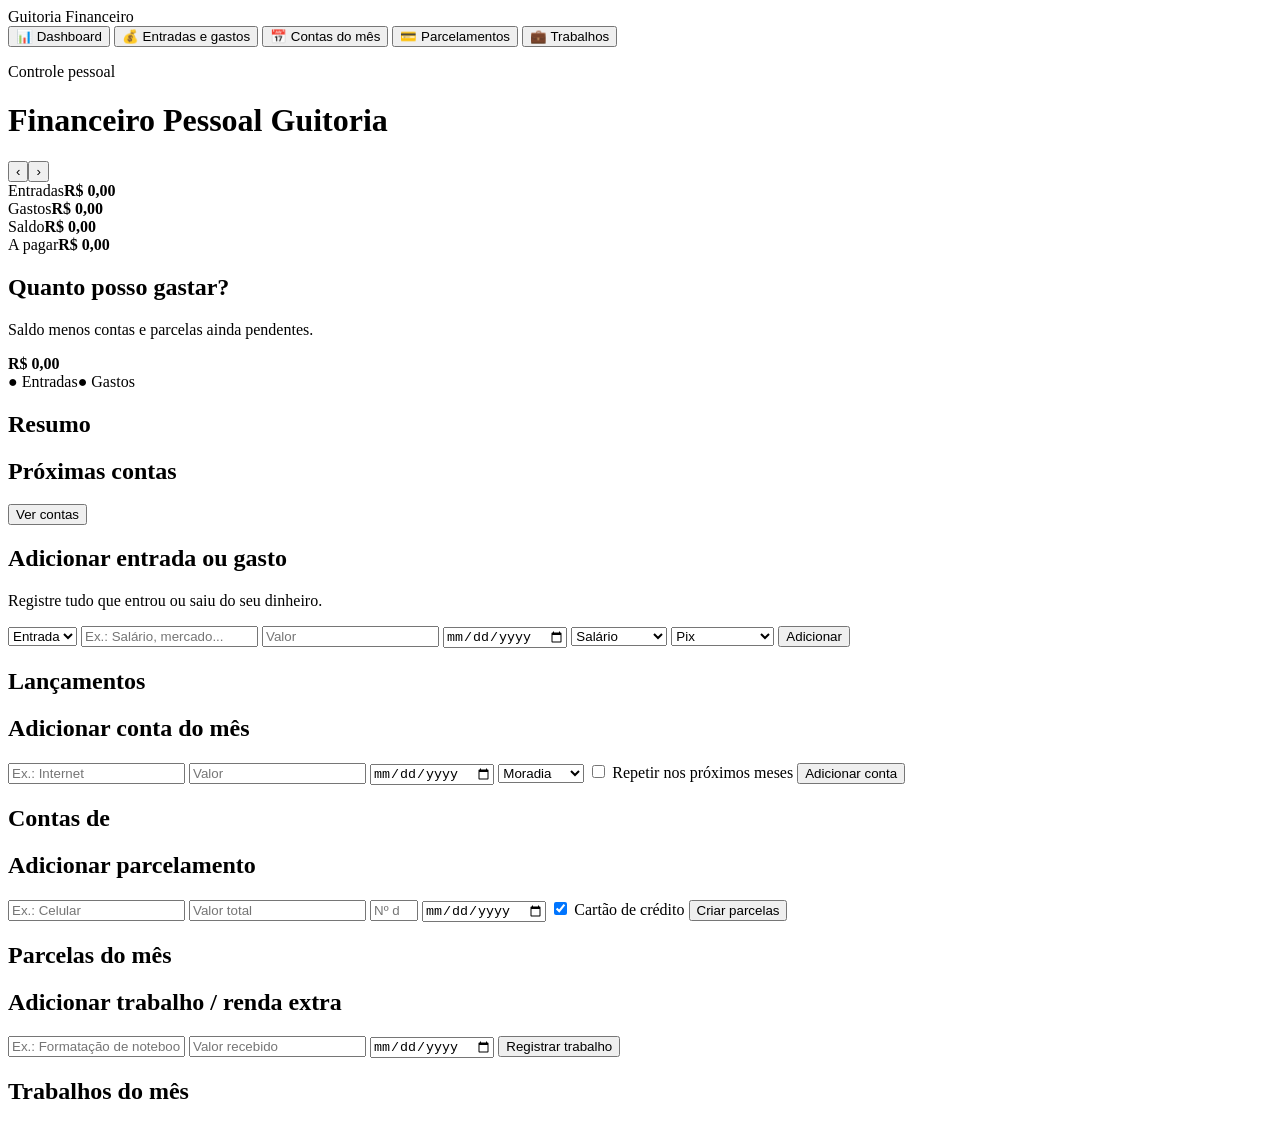
==== index.html @ 67b07ca6 "Substituir página inicial por Financeiro Pessoal Guitoria" ====
<!DOCTYPE html>
<html lang="pt-BR">
<head>
<meta charset="UTF-8">
<meta name="viewport" content="width=device-width, initial-scale=1.0">
<meta name="theme-color" content="#1677ff">
<meta name="description" content="Controle financeiro pessoal Guitoria">
<title>Financeiro Pessoal Guitoria</title>
<link rel="stylesheet" href="style.css">
</head>
<body>
<aside class="sidebar">
  <div class="brand">Guitoria<span> Financeiro</span></div>
  <nav>
    <button class="nav active" data-view="dashboard">📊 Dashboard</button>
    <button class="nav" data-view="movimentacoes">💰 Entradas e gastos</button>
    <button class="nav" data-view="contas">📅 Contas do mês</button>
    <button class="nav" data-view="parcelas">💳 Parcelamentos</button>
    <button class="nav" data-view="trabalhos">💼 Trabalhos</button>
  </nav>
</aside>
<main>
<header class="topbar">
  <div><p class="eyebrow">Controle pessoal</p><h1>Financeiro Pessoal Guitoria</h1></div>
  <div class="month"><button id="prevMonth" aria-label="Mês anterior">‹</button><strong id="monthLabel"></strong><button id="nextMonth" aria-label="Próximo mês">›</button></div>
</header>

<section id="dashboard" class="view active">
  <div class="cards">
    <article><span>Entradas</span><strong id="income">R$ 0,00</strong></article>
    <article><span>Gastos</span><strong id="expense">R$ 0,00</strong></article>
    <article><span>Saldo</span><strong id="balance">R$ 0,00</strong></article>
    <article><span>A pagar</span><strong id="pending">R$ 0,00</strong></article>
  </div>
  <div class="grid">
    <section class="panel">
      <div class="panel-head"><div><h2>Quanto posso gastar?</h2><p>Saldo menos contas e parcelas ainda pendentes.</p></div><strong id="available" class="big">R$ 0,00</strong></div>
      <div class="bar"><i id="incomeBar"></i><b id="expenseBar"></b></div>
      <div class="legend"><span class="in">● Entradas</span><span class="out">● Gastos</span></div>
    </section>
    <section class="panel"><h2>Resumo</h2><div id="summary" class="summary"></div></section>
  </div>
  <section class="panel"><div class="panel-head"><h2>Próximas contas</h2><button class="link" data-view-target="contas">Ver contas</button></div><div id="nextBills"></div></section>
</section>

<section id="movimentacoes" class="view">
  <section class="panel">
    <div class="panel-head"><div><h2>Adicionar entrada ou gasto</h2><p>Registre tudo que entrou ou saiu do seu dinheiro.</p></div></div>
    <form id="movementForm" class="form">
      <select id="movementType"><option value="in">Entrada</option><option value="out">Gasto</option></select>
      <input id="movementDescription" placeholder="Ex.: Salário, mercado..." required>
      <input id="movementValue" type="number" min="0.01" step="0.01" placeholder="Valor" required>
      <input id="movementDate" type="date" required>
      <select id="movementCategory"><option>Salário</option><option>Trabalho</option><option>Alimentação</option><option>Transporte</option><option>Moradia</option><option>Lazer</option><option>Saúde</option><option>Outros</option></select>
      <select id="movementPayment"><option>Pix</option><option>Dinheiro</option><option>Débito</option><option>Crédito</option><option>Transferência</option></select>
      <button class="primary">Adicionar</button>
    </form>
  </section>
  <section class="panel"><h2>Lançamentos</h2><div id="movementList"></div></section>
</section>

<section id="contas" class="view">
  <section class="panel">
    <h2>Adicionar conta do mês</h2>
    <form id="billForm" class="form">
      <input id="billName" placeholder="Ex.: Internet" required>
      <input id="billValue" type="number" min="0.01" step="0.01" placeholder="Valor" required>
      <input id="billDate" type="date" required>
      <select id="billCategory"><option>Moradia</option><option>Internet</option><option>Energia</option><option>Água</option><option>Telefone</option><option>Transporte</option><option>Saúde</option><option>Outros</option></select>
      <label class="check"><input id="billRecurring" type="checkbox"> Repetir nos próximos meses</label>
      <button class="primary">Adicionar conta</button>
    </form>
  </section>
  <section class="panel"><h2>Contas de <span id="billMonth"></span></h2><div id="billList"></div></section>
</section>

<section id="parcelas" class="view">
  <section class="panel">
    <h2>Adicionar parcelamento</h2>
    <form id="installmentForm" class="form">
      <input id="installmentName" placeholder="Ex.: Celular" required>
      <input id="installmentTotal" type="number" min="0.01" step="0.01" placeholder="Valor total" required>
      <input id="installmentCount" type="number" min="2" max="60" placeholder="Nº de parcelas" required>
      <input id="installmentDate" type="date" required>
      <label class="check"><input id="installmentCredit" type="checkbox" checked> Cartão de crédito</label>
      <button class="primary">Criar parcelas</button>
    </form>
  </section>
  <section class="panel"><h2>Parcelas do mês</h2><div id="installmentList"></div></section>
</section>

<section id="trabalhos" class="view">
  <section class="panel">
    <h2>Adicionar trabalho / renda extra</h2>
    <form id="jobForm" class="form">
      <input id="jobName" placeholder="Ex.: Formatação de notebook" required>
      <input id="jobValue" type="number" min="0.01" step="0.01" placeholder="Valor recebido" required>
      <input id="jobDate" type="date" required>
      <button class="primary">Registrar trabalho</button>
    </form>
  </section>
  <section class="panel"><h2>Trabalhos do mês</h2><div id="jobList"></div></section>
</section>
<div id="toast" role="status" aria-live="polite"></div>
</main>
<script src="script.js"></script>
</body>
</html>
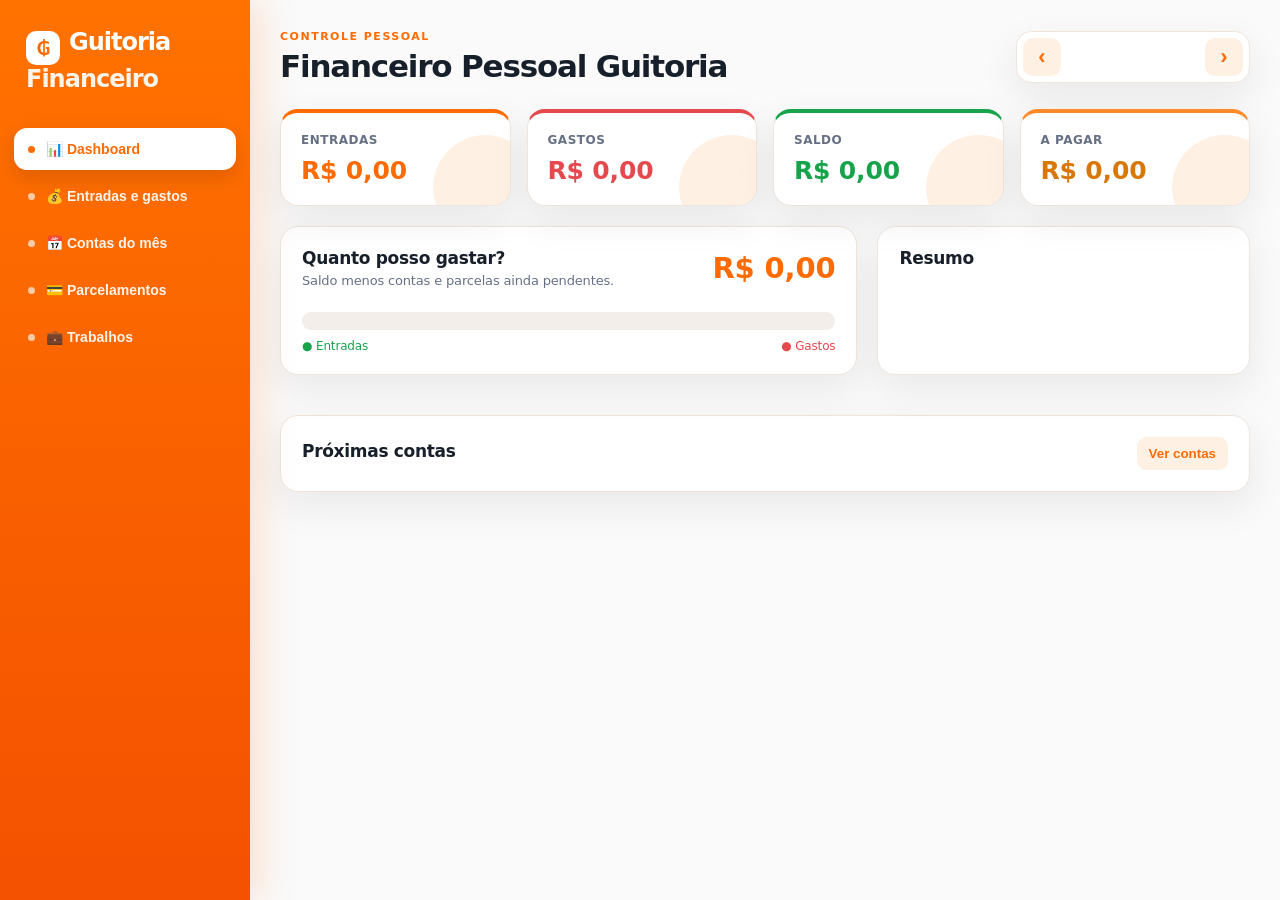
==== commit 7807d2aa: "Adiciona valor da parcela e exclusão de parcelamentos" ====
--- a/index.html
+++ b/index.html
@@ -79,12 +79,22 @@
     <h2>Adicionar parcelamento</h2>
     <form id="installmentForm" class="form">
       <input id="installmentName" placeholder="Ex.: Celular" required>
-      <input id="installmentTotal" type="number" min="0.01" step="0.01" placeholder="Valor total" required>
+      <select id="installmentMode" aria-label="Forma de informar o valor">
+        <option value="total">Informar valor total</option>
+        <option value="parcel">Informar somente o valor da parcela</option>
+      </select>
+      <div id="installmentTotalWrap">
+        <input id="installmentTotal" type="number" min="0.01" step="0.01" placeholder="Valor total">
+      </div>
+      <div id="installmentValueWrap" hidden>
+        <input id="installmentValue" type="number" min="0.01" step="0.01" placeholder="Valor da parcela">
+      </div>
       <input id="installmentCount" type="number" min="2" max="60" placeholder="Nº de parcelas" required>
       <input id="installmentDate" type="date" required>
       <label class="check"><input id="installmentCredit" type="checkbox" checked> Cartão de crédito</label>
       <button class="primary">Criar parcelas</button>
     </form>
+    <p class="form-hint">Você pode informar o valor total da compra ou somente o valor que será pago em cada parcela.</p>
   </section>
   <section class="panel"><h2>Parcelas do mês</h2><div id="installmentList"></div></section>
 </section>
--- a/style.css
+++ b/style.css
@@ -0,0 +1,13 @@
+*{box-sizing:border-box}
+:root{--orange:#ff6b00;--orange2:#ff8a2a;--orange3:#fff0e4;--orange4:#fff8f3;--ink:#17202a;--muted:#667085;--line:#eee5dd;--white:#fff;--green:#16a34a;--red:#e5484d;--shadow:0 14px 38px rgba(43,30,20,.08);--shadow2:0 5px 18px rgba(255,107,0,.16)}
+html{scroll-behavior:smooth}body{margin:0;background:#fafafa;color:var(--ink);font-family:Inter,ui-sans-serif,system-ui,-apple-system,BlinkMacSystemFont,"Segoe UI",Arial,sans-serif;letter-spacing:-.01em}
+.sidebar{position:fixed;inset:0 auto 0 0;width:250px;background:linear-gradient(180deg,#ff7200 0%,#f45100 100%);color:#fff;padding:24px 14px;box-shadow:10px 0 35px rgba(255,107,0,.18);z-index:10}
+.brand{font-size:24px;font-weight:900;padding:4px 12px 30px;letter-spacing:-1px}.brand:before{content:"₲";display:inline-flex;width:34px;height:34px;align-items:center;justify-content:center;margin-right:9px;background:#fff;color:var(--orange);border-radius:10px;vertical-align:-5px;font-size:20px}.brand span{color:#fff4ea}
+.nav{display:flex;align-items:center;width:100%;border:0;background:transparent;color:#fff4eb;text-align:left;padding:13px 14px;margin:5px 0;border-radius:13px;cursor:pointer;font-size:14px;font-weight:700;transition:.2s}.nav:before{content:"";width:7px;height:7px;border-radius:50%;background:currentColor;margin-right:11px;opacity:.7}.nav:hover{background:rgba(255,255,255,.15);transform:translateX(2px)}.nav.active{background:#fff;color:var(--orange);box-shadow:0 8px 20px rgba(0,0,0,.12)}.nav.active:before{opacity:1}
+main{margin-left:250px;padding:30px;max-width:1600px}.topbar{display:flex;justify-content:space-between;align-items:center;gap:18px;margin-bottom:25px}.eyebrow{margin:0 0 5px;color:var(--orange);font-size:11px;font-weight:900;text-transform:uppercase;letter-spacing:1.5px}.topbar h1{margin:0;font-size:31px;letter-spacing:-1.2px}.month{display:flex;align-items:center;gap:7px;background:#fff;padding:6px;border:1px solid var(--line);border-radius:15px;box-shadow:var(--shadow)}.month strong{min-width:130px;text-align:center;font-size:14px}.month button{width:38px;height:38px;border:0;background:var(--orange3);color:var(--orange);border-radius:10px;font-size:22px;cursor:pointer;font-weight:900;transition:.2s}.month button:hover{background:var(--orange);color:#fff}
+.cards{display:grid;grid-template-columns:repeat(4,1fr);gap:16px;margin-bottom:20px}.cards article{position:relative;overflow:hidden;background:#fff;border:1px solid var(--line);border-radius:18px;padding:20px;box-shadow:var(--shadow);transition:.2s}.cards article:hover{transform:translateY(-2px);box-shadow:0 18px 42px rgba(43,30,20,.11)}.cards article:after{content:"";position:absolute;right:-28px;bottom:-35px;width:105px;height:105px;border-radius:50%;background:var(--orange3)}.cards span{display:block;color:var(--muted);font-size:12px;font-weight:800;text-transform:uppercase;letter-spacing:.5px;margin-bottom:9px}.cards strong{font-size:25px;position:relative;z-index:1}.cards article:nth-child(1){border-top:4px solid var(--orange)}.cards article:nth-child(2){border-top:4px solid var(--red)}.cards article:nth-child(3){border-top:4px solid var(--green)}.cards article:nth-child(4){border-top:4px solid var(--orange2)}.cards article:nth-child(1) strong{color:var(--orange)}.cards article:nth-child(2) strong{color:var(--red)}.cards article:nth-child(3) strong{color:var(--green)}.cards article:nth-child(4) strong{color:#d97706}
+.grid{display:grid;grid-template-columns:1.55fr 1fr;gap:20px;margin-bottom:20px}.panel{background:#fff;border:1px solid var(--line);border-radius:18px;box-shadow:var(--shadow);padding:21px;margin-bottom:20px}.panel h2{font-size:17px;margin:0 0 5px;letter-spacing:-.3px}.panel p{margin:0;color:var(--muted);font-size:13px}.panel-head{display:flex;justify-content:space-between;align-items:center;gap:15px}.big{font-size:29px;font-weight:900;color:var(--orange)}.bar{height:18px;background:#f3eee9;border-radius:30px;overflow:hidden;display:flex;margin-top:24px}.bar i{background:linear-gradient(90deg,#ff6b00,#ff9f43);height:100%}.bar b{background:#e5484d;height:100%}.legend{display:flex;justify-content:space-between;font-size:12px;color:var(--muted);margin-top:9px}.in{color:var(--green)}.out{color:var(--red)}.summary{display:grid;gap:9px;margin-top:16px}.summary div{display:flex;justify-content:space-between;padding:12px 0;border-bottom:1px solid #f2ede8}.summary div:last-child{border-bottom:0}.view{display:none}.view.active{display:block}
+.form{display:grid;grid-template-columns:repeat(4,minmax(0,1fr));gap:11px;margin-top:17px}.form input,.form select{width:100%;height:46px;border:1px solid #ddd5ce;border-radius:11px;padding:0 12px;background:#fff;color:var(--ink);font-size:14px;outline:none;transition:.2s}.form input::placeholder{color:#98a2b3}.form input:focus,.form select:focus{border-color:var(--orange);box-shadow:0 0 0 4px #ff6b0015}.primary{height:46px;border:0;border-radius:11px;background:linear-gradient(135deg,#ff6b00,#ff8a2a);color:#fff;font-weight:900;cursor:pointer;padding:0 17px;box-shadow:var(--shadow2);transition:.2s}.primary:hover{transform:translateY(-1px);filter:saturate(1.08)}.check{display:flex;align-items:center;gap:8px;font-size:13px;color:#475467;background:var(--orange3);border-radius:11px;padding:0 12px}.check input{width:auto}.item{display:flex;justify-content:space-between;align-items:center;gap:15px;padding:15px 4px;border-bottom:1px solid #f1ece8}.item:last-child{border-bottom:0}.item small{display:block;color:var(--muted);margin-top:5px}.amount{font-weight:900}.amount.in{color:var(--green)}.amount.out{color:var(--red)}.badge{font-size:11px;font-weight:900;padding:6px 9px;border-radius:20px;background:#fff3d6;color:#9a6700}.badge.paid{background:#dcfce7;color:#15803d}.actions{display:flex;align-items:center;gap:8px}.mini{border:1px solid #e5dcd4;background:#fff;border-radius:9px;padding:8px 10px;cursor:pointer;font-size:12px;font-weight:700;color:#475467;transition:.2s}.mini:hover{border-color:var(--orange);color:var(--orange);background:var(--orange3)}.link{border:0;background:var(--orange3);color:var(--orange);cursor:pointer;font-weight:900;border-radius:9px;padding:9px 12px}.empty{padding:28px 0;color:var(--muted);font-size:14px;text-align:center}.empty:before{content:"";display:block;width:34px;height:34px;border-radius:50%;background:var(--orange3);margin:0 auto 9px}
+#toast{position:fixed;right:22px;bottom:22px;background:#1f2937;color:#fff;padding:13px 17px;border-radius:11px;opacity:0;transform:translateY(10px);transition:.2s;pointer-events:none;box-shadow:0 10px 30px #0002;z-index:30}#toast.show{opacity:1;transform:translateY(0)}
+@media(max-width:1050px){.sidebar{position:static;width:100%;height:auto;padding:15px}.brand{padding-bottom:15px}.sidebar nav{display:flex;overflow:auto;gap:5px}.nav{min-width:max-content;width:auto}.sidebar+main{margin-left:0}.cards{grid-template-columns:repeat(2,1fr)}.grid{grid-template-columns:1fr}.form{grid-template-columns:repeat(2,1fr)}main{padding:22px}}
+@media(max-width:620px){main{padding:15px}.topbar{align-items:flex-start;flex-direction:column}.topbar h1{font-size:24px}.month{width:100%;justify-content:space-between}.cards{grid-template-columns:1fr 1fr;gap:10px}.cards article{padding:15px}.cards strong{font-size:19px}.form{grid-template-columns:1fr}.panel{padding:16px}.item{align-items:flex-start;flex-direction:column}.item .actions{width:100%;flex-wrap:wrap}}
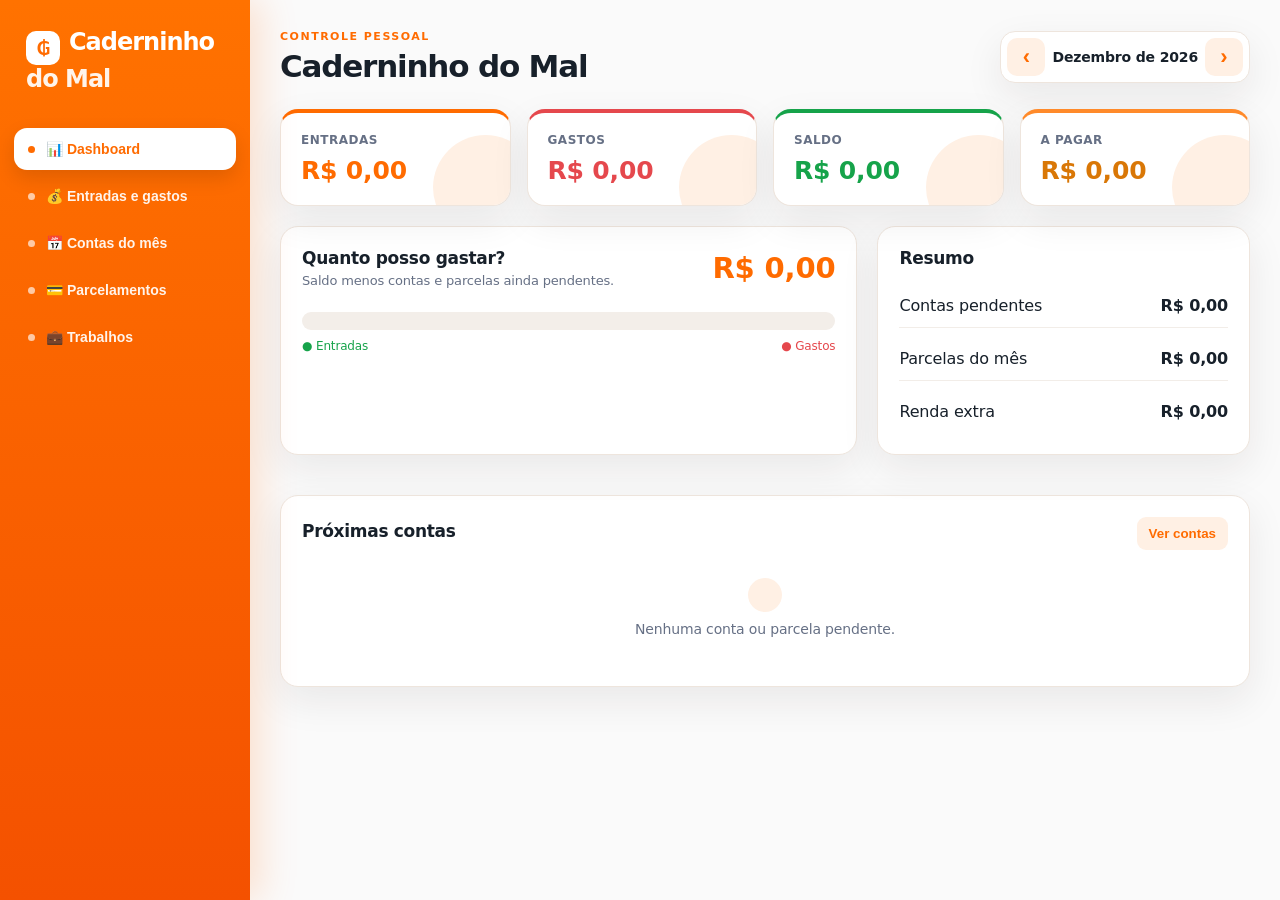
==== commit 542de2f2: "Renomeia sistema para Caderninho do Mal" ====
--- a/index.html
+++ b/index.html
@@ -4,13 +4,13 @@
 <meta charset="UTF-8">
 <meta name="viewport" content="width=device-width, initial-scale=1.0">
 <meta name="theme-color" content="#1677ff">
-<meta name="description" content="Controle financeiro pessoal Guitoria">
-<title>Financeiro Pessoal Guitoria</title>
+<meta name="description" content="Controle financeiro pessoal Caderninho do Mal">
+<title>Caderninho do Mal</title>
 <link rel="stylesheet" href="style.css">
 </head>
 <body>
 <aside class="sidebar">
-  <div class="brand">Guitoria<span> Financeiro</span></div>
+  <div class="brand">Caderninho<span> do Mal</span></div>
   <nav>
     <button class="nav active" data-view="dashboard">📊 Dashboard</button>
     <button class="nav" data-view="movimentacoes">💰 Entradas e gastos</button>
@@ -21,7 +21,7 @@
 </aside>
 <main>
 <header class="topbar">
-  <div><p class="eyebrow">Controle pessoal</p><h1>Financeiro Pessoal Guitoria</h1></div>
+  <div><p class="eyebrow">Controle pessoal</p><h1>Caderninho do Mal</h1></div>
   <div class="month"><button id="prevMonth" aria-label="Mês anterior">‹</button><strong id="monthLabel"></strong><button id="nextMonth" aria-label="Próximo mês">›</button></div>
 </header>
 
@@ -71,7 +71,7 @@
       <button class="primary">Adicionar conta</button>
     </form>
   </section>
-  <section class="panel"><h2>Contas de <span id="billMonth"></span></h2><div id="billList"></div></section>
+  <section class="panel"><h2>Contas de <span id="billMonth"></span></span></h2><div id="billList"></div></section>
 </section>
 
 <section id="parcelas" class="view">
